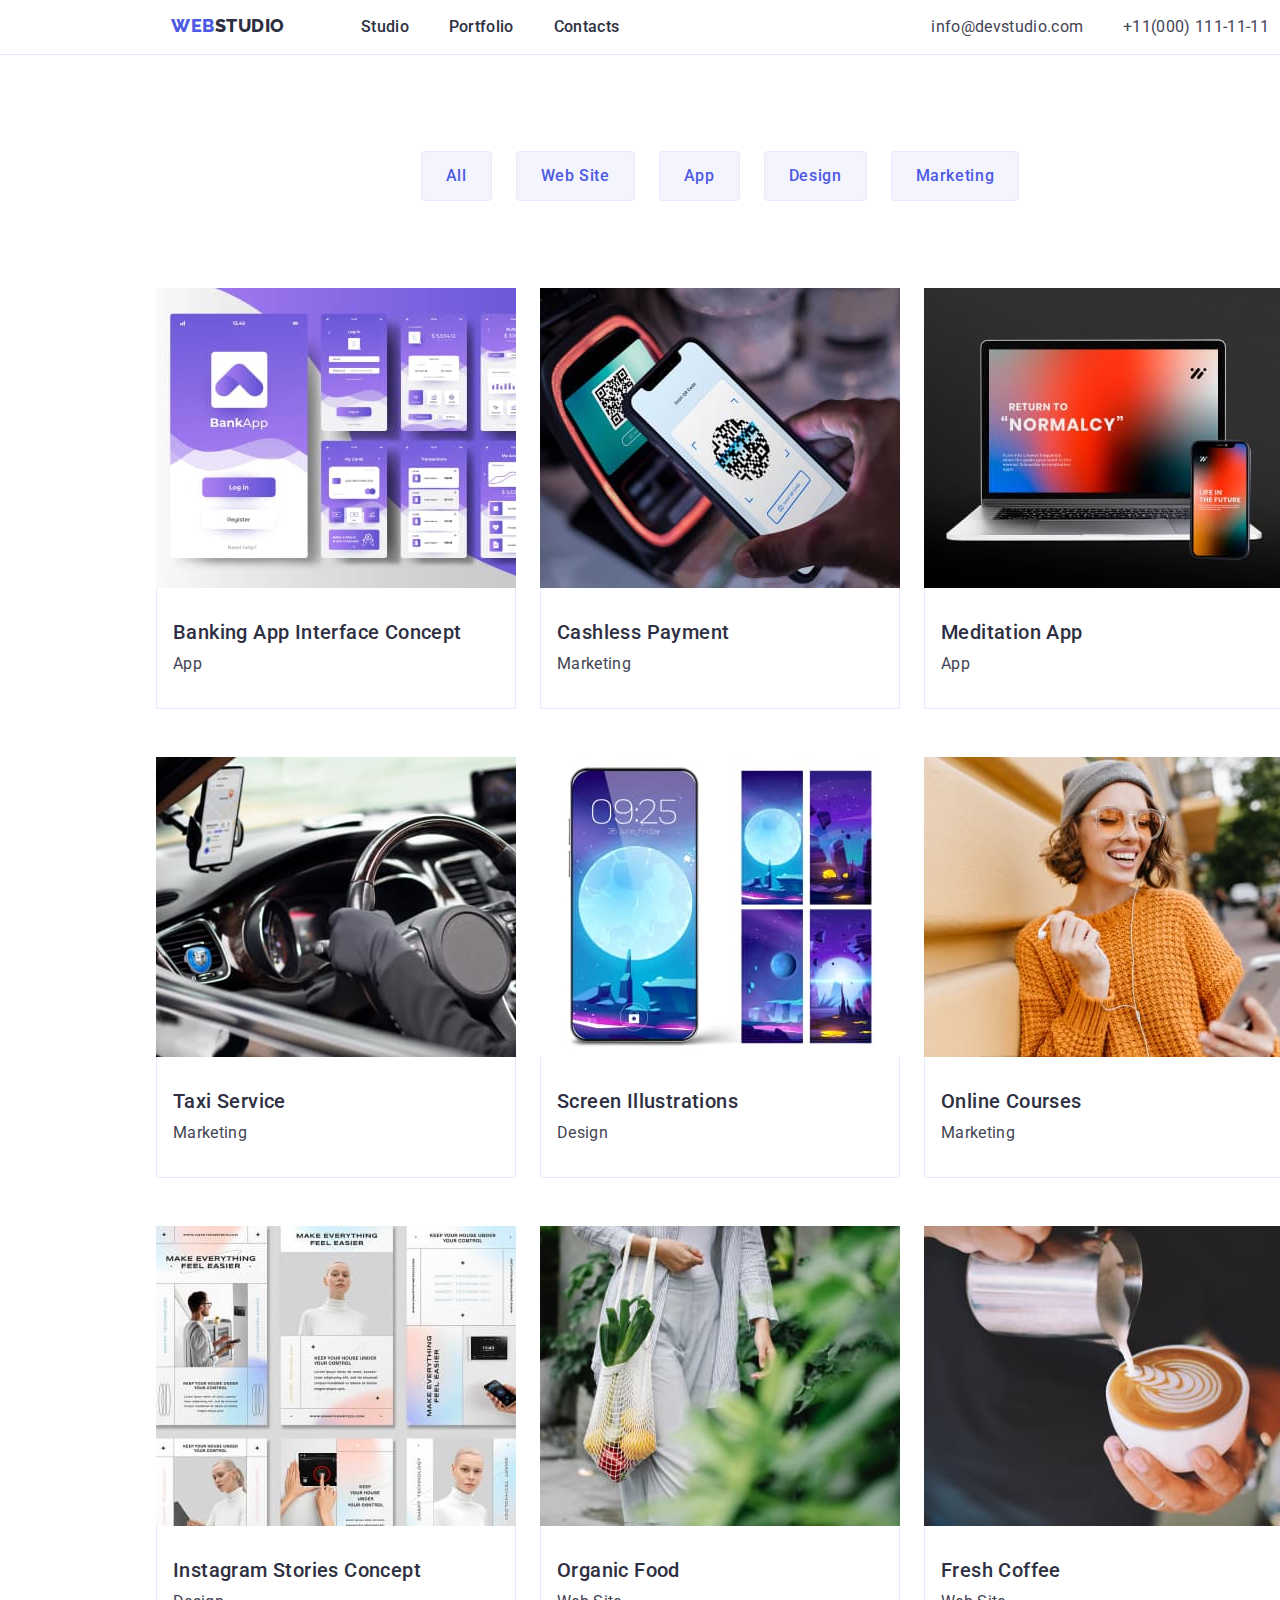
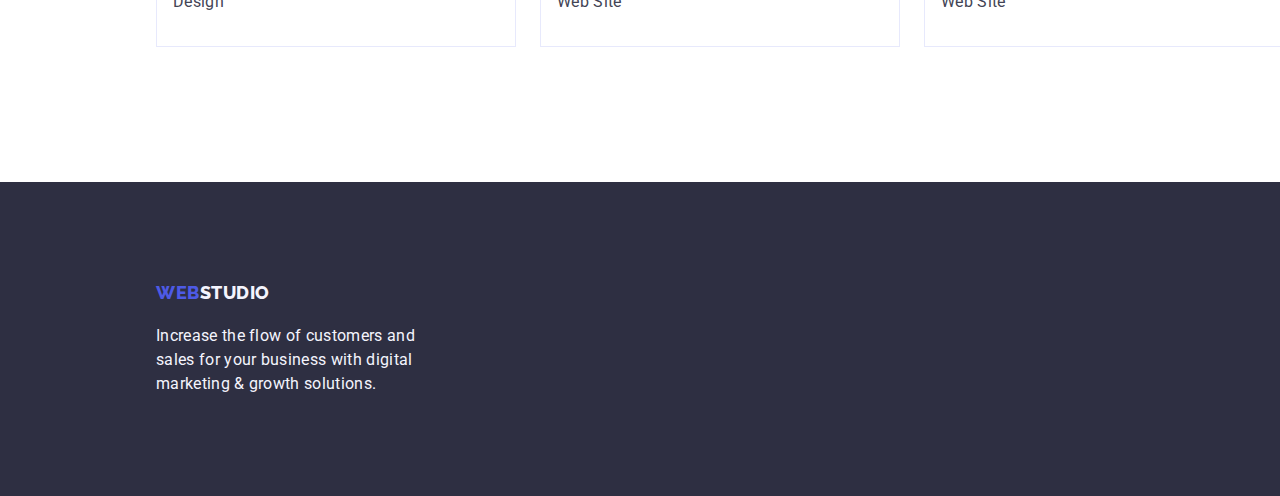
==== portfolio.html @ 15880633 "Initial commit" ====
<!DOCTYPE html>
<html lang="en">
  <head>
    <meta charset="utf-8" />
    <meta name="vewport" content=" width=device-width, initial=scale=1" />
    <title>Portfolio</title>
    <link rel="stylesheet" href="./css/modern-normalize.min.css" />
    <link rel="stylesheet" href="./css/styles.css" />
    <link rel="preconnect" href="https://fonts.googleapis.com" />
    <link rel="preconnect" href="https://fonts.gstatic.com" crossorigin />
    <link
      href="https://fonts.googleapis.com/css2?family=Raleway:wght@800&family=Roboto:wght@400;500;700;900&display=swap"
      rel="stylesheet"
    />
  </head>
  <body>
    <header class="header-border">
      <div class="conteiner header-item">
        <nav class="nav-item">
          <a class="logo logo-header-color link" href="/"
            >WEB<span class="web">Studio</span></a
          >
          <ul class="list menu">
            <li>
              <a class="subpage link" href="./index.html" target="_parent"
                >Studio</a
              >
            </li>
            <li>
              <a class="subpage link" href="./portfolio.html" target="_parent"
                >Portfolio</a
              >
            </li>
            <li>
              <a class="subpage link" href="">Contacts</a>
            </li>
          </ul>
        </nav>
        <address class="link contacts">
          <ul class="list address-items">
            <li>
              <a class="contacts link" href="mailto:info@devstudio.com"
                >info@devstudio.com</a
              >
            </li>
            <li>
              <a class="contacts link" href="tel:+11(000)_111-11-11"
                >+11(000) 111-11-11</a
              >
            </li>
          </ul>
        </address>
      </div>
    </header>
    <main>
      <section class="section section-portfolio">
        <!--button part section-->
        <div class="conteiner flex-column">
          <h1 class="visually-hidden">Portfolio</h1>
          <div class="button-list">
            <ul class="list button-portfolio-list">
              <li>
                <button class="push portfolio" type="button">All</button>
              </li>
              <li>
                <button class="push portfolio" type="button">Web Site</button>
              </li>
              <li>
                <button class="push portfolio" type="button">App</button>
              </li>
              <li>
                <button class="push portfolio" type="button">Design</button>
              </li>
              <li>
                <button class="push portfolio" type="button">Marketing</button>
              </li>
            </ul>
          </div>
          <!--end button part section-->
        </div>
        <!--portfolio part section-->
        <div class="conteiner">
          <ul class="list portfolio-list">
            <li class="portfolio-item">
              <a class="link" href="">
                <img
                  class="post-cards"
                  src="./images/bankappproject.jpg"
                  alt="Bank App project."
                  width="360"
                  height="300"
                />
                <div class="box-text-portfolio">
                  <h2 class="title-three">Banking App Interface Concept</h2>
                  <p class="text">App</p>
                </div>
              </a>
            </li>
            <li class="portfolio-item">
              <a class="link" href="">
                <img
                  class="post-cards"
                  src="./images/qrcodereading.jpg"
                  alt="QR scannig app picture."
                  width="360"
                  height="300"
                />
                <div class="box-text-portfolio">
                  <h2 class="title-three">Cashless Payment</h2>
                  <p class="text">Marketing</p>
                </div>
              </a>
            </li>
            <li class="portfolio-item">
              <a class="link" href="">
                <img
                  class="post-cards"
                  src="./images/meditationapp.jpg"
                  alt="Meditation App on laptop screen."
                  width="360"
                  height="300"
                />
                <div class="box-text-portfolio">
                  <h2 class="title-three">Meditation App</h2>
                  <p class="text">App</p>
                </div>
              </a>
            </li>
            <li class="portfolio-item">
              <a class="link" href="">
                <img
                  class="post-cards"
                  src="./images/taxiservice.jpg"
                  alt="Taxi car with driver."
                  width="360"
                  height="300"
                />
                <div class="box-text-portfolio">
                  <h2 class="title-three">Taxi Service</h2>
                  <p class="text">Marketing</p>
                </div>
              </a>
            </li>
            <li class="portfolio-item">
              <a class="link" href="">
                <img
                  class="post-cards"
                  src="./images/screenillustrations.jpg"
                  alt="Smartphone with well-designed pictures."
                  width="360"
                  height="300"
                />
                <div class="box-text-portfolio">
                  <h2 class="title-three">Screen Illustrations</h2>
                  <p class="text">Design</p>
                </div>
              </a>
            </li>
            <li class="portfolio-item">
              <a class="link" href="">
                <img
                  class="post-cards"
                  src="./images/onlinecourses.jpg"
                  alt="Happy woman with smartphon with hand."
                  width="360"
                  height="300"
                />
                <div class="box-text-portfolio">
                  <h2 class="title-three">Online Courses</h2>
                  <p class="text">Marketing</p>
                </div>
              </a>
            </li>
            <li class="portfolio-item">
              <a class="link" href="">
                <img
                  class="post-cards"
                  src="./images/instagramstoriesconcept.jpg"
                  alt="Some pictures with people and text."
                  width="360"
                  height="300"
                />
                <div class="box-text-portfolio">
                  <h2 class="title-three">Instagram Stories Concept</h2>
                  <p class="text">Design</p>
                </div>
              </a>
            </li>
            <li class="portfolio-item">
              <a class="link" href="">
                <img
                  class="post-cards"
                  src="./images/organicfood.jpg"
                  alt="Someone carring bag with fresh fruits."
                  width="360"
                  height="300"
                />
                <div class="box-text-portfolio">
                  <h2 class="title-three">Organic Food</h2>
                  <p class="text">Web Site</p>
                </div>
              </a>
            </li>
            <li class="portfolio-item">
              <a class="link" href="">
                <img
                  class="post-cards"
                  src="./images/freshcoffee.jpg"
                  alt="Well-made tasty coffee."
                  width="360"
                  height="300"
                />
                <div class="box-text-portfolio">
                  <h2 class="title-three">Fresh Coffee</h2>
                  <p class="text">Web Site</p>
                </div>
              </a>
            </li>
          </ul>
        </div>
      </section>
      <!--end portfolio part section-->
    </main>
    <footer class="footer-style">
      <div class="conteiner">
        <div class="footer-box">
          <a class="logo link" href="/"
            >WEB<span class="logo-footer-color">Studio</span></a
          >
          <p class="footer-style footer-text">
            Increase the flow of customers and sales for your business with
            digital marketing & growth solutions.
          </p>
        </div>
      </div>
    </footer>
  </body>
</html>
---- css/styles.css ----
:root {
  --cloud-color: #f4f4fd;
  --cornflower-color: #e7e9fc;
  --dairy-color: #fcfcfc;
  --green-color: #31d0aa;
  --grey-color: #2e2f42;
  --iris-color: #4d5ae5;
  --light-slate-color: #8e8f99;
  --navy-blue-color: #2e2f42;
  --navy-blue-modal-color: #2e2f4264;
  --ocean-color: #404bbf;
  --slate-color: #434455;
  --white-color: #ffffff;

  --font-logo: "Raleway", sans-serif;
  --font-button: "Roboto", sans-serif;
  --logo-size: 18px;
  --logo-letter-spacing: 0.03em;
  --body-letter-spacing: 0.02em;
  --button-size: 16px;
  --line-height-main: 1.5;
}

/* global */
body {
  color: var(--slate-color);
  font-family: "Roboto", sans-serif;
  background-color: var(--white-color);
  width: 1440px;
}
p,
ul,
h1,
h2,
h3,
h4,
h5,
h6 {
  margin: 0;
  border: 0;
  padding: 0;
}

/* selectors */
.conteiner {
  width: 1158x;
  margin-inline: auto;
  padding: 15px;
}
.nav-item {
  display: flex;
  gap: 76px;
}
.header-item {
  display: flex;
  justify-content: space-around;
}
.header-border {
  border-bottom: 1px solid var(--cornflower-color);
}
.menu {
  display: flex;
  gap: 40px;
}

.address-items {
  display: flex;
  gap: 40px;
}

.section {
  padding-top: 120px;
  padding-bottom: 120px;
}
.section-one-items {
  display: flex;
  flex-wrap: wrap;
  align-items: center;
  flex-direction: column;
  gap: 48px;
}

.section-two-items {
  display: flex;
  justify-content: center;
  gap: 24px;
}
.box {
  width: 264px;
}

.title-two-item {
  display: flex;
  justify-content: center;
  margin-bottom: 72px;
}

.section-three-items {
  display: flex;
  justify-content: center;
  gap: 24px;
}

.page-part-three {
  padding-top: 0;
}

.section-three-conteiner {
  padding: 0px;
}
.section-four-item {
  display: flex;
  justify-content: center;
  gap: 24px;
}

.box-section-four {
  box-shadow: 0 1px 6px 0 #2e2f4214, 0 1px 1px 0 #2e2f4229,
    0 2px 1px 0 #2e2f4214;
}
.box-section-four:last-child {
  border-radius: 4px;
  text-align: center;
}

.flex-column {
  flex-direction: column;
}

.section-portfolio {
  padding-top: 81px;
}

.button-list {
  padding-bottom: 57px;
}
/* header */
/* logo */
.logo {
  font-family: var(--font-logo);
  font-weight: 800;
  font-size: var(--logo-size);
  letter-spacing: var(--logo-letter-spacing);
  line-height: 1.17;
  text-transform: uppercase;
  color: var(--iris-color);
}
.link {
  text-decoration: none;
}
.web {
  color: var(--grey-color);
}
/* end logo */
.list {
  list-style: none;
}
.subpage {
  font-size: var(--button-size);
  line-height: var(--line-height-main);
  font-weight: 500;
  letter-spacing: var(--body-letter-spacing);
}
.contacts {
  color: var(--slate-color);
  font-size: var(--button-size);
  line-height: var(--line-height-main);
  font-style: normal;
  text-decoration: none;
  letter-spacing: var(--body-letter-spacing);
}
.subpage {
  color: var(--navy-blue-color);
  text-decoration: none;
}
.contacts:hover,
.contacts:focus,
.subpage:hover,
.subpage:focus {
  color: var(--ocean-color);
}
/* end header */
/* main */
.title-one {
  color: var(--white-color);
  font-size: 56px;
  line-height: 1.07;
  letter-spacing: var(--body-letter-spacing);
  text-align: center;
  width: 496px;
}
.text {
  color: var(--slate-color);
  font-size: var(--button-size);
  line-height: var(--line-height-main);
  letter-spacing: var(--body-letter-spacing);
}
.title-two {
  font-size: 36px;
  letter-spacing: var(--body-letter-spacing);
  line-height: 1.11;
  text-align: center;
  text-transform: capitalize;
  color: var(--navy-blue-color);
}
.title-three {
  font-size: 20px;
  font-weight: 500;
  letter-spacing: var(--body-letter-spacing);
  line-height: 1.2;
  color: var(--navy-blue-color);
  margin-bottom: 8px;
}
.page-part-four {
  background-color: var(--cloud-color);
}
.page-part-four-figure {
  background-color: var(--white-color);
}
.push {
  color: var(--white-color);
  background-color: var(--iris-color);
  cursor: pointer;
  font-family: var(--font-button);
  letter-spacing: 0.04em;
  line-height: var(--line-height-main);
  font-size: var(--button-size);
  font-weight: 500;
  border-radius: 4px;
  border: 1px solid var(--iris-color);
}
.push-one {
  padding: 16px 32px 16px 32px;
}

.push:hover,
.push:focus {
  background-color: var(--ocean-color);
  box-shadow: 0px 4px 4px 0px #00000026;
  border: 1px solid var(--ocean-color);
}
.portfolio {
  color: var(--iris-color);
  background-color: var(--cloud-color);
  border: 1px solid var(--cornflower-color);
  padding: 12px 24px 12px 24px;
}
.portfolio:hover,
.portfolio:focus {
  color: var(--white-color);
  background-color: var(--ocean-color);
  box-shadow: 0px 3px 1px 0px #0000001a, 0px 2px 1px 0px #00000014,
    0px 2px 2px 0px #0000001f;
  border: 1px solid var(--ocean-color);
}
.visually-hidden:not(:focus):not(:active) {
  clip: rect(0 0 0 0);
  clip-path: inset(100%);
  height: 1px;
  overflow: hidden;
  position: absolute;
  white-space: nowrap;
  width: 1px;
}
.button-portfolio-list {
  display: flex;
  justify-content: center;
  gap: 24px;
}

.portfolio-list {
  display: flex;
  justify-content: center;
  flex-wrap: wrap;
  gap: 24px;
}
.portfolio-item:nth-child(-n + 6) {
  margin-bottom: 24px;
}
.post-cards {
  display: block;
}

.box-text-portfolio {
  border-bottom: 1px solid var(--cornflower-color);
  border-left: 1px solid var(--cornflower-color);
  border-right: 1px solid var(--cornflower-color);
  border-top: 0px solid var(--cornflower-color);
  padding: 32px 0px 32px 16px;
}
/* end main */
/* footer */
.logo-footer-color {
  color: var(--cloud-color);
}

.footer-style,
.page-part-one {
  background-color: var(--navy-blue-color);
}

.footer-style {
  color: var(--cloud-color);
  font-size: var(--button-size);
  line-height: var(--line-height-main);
  letter-spacing: var(--body-letter-spacing);
}
.footer-text {
  width: 264px;
  margin-top: 17.5px;
}
.footer-box {
  padding-top: 85px;
  padding-bottom: 85px;
  padding-left: 141px;
}
/*end footer */
/* end selectors */
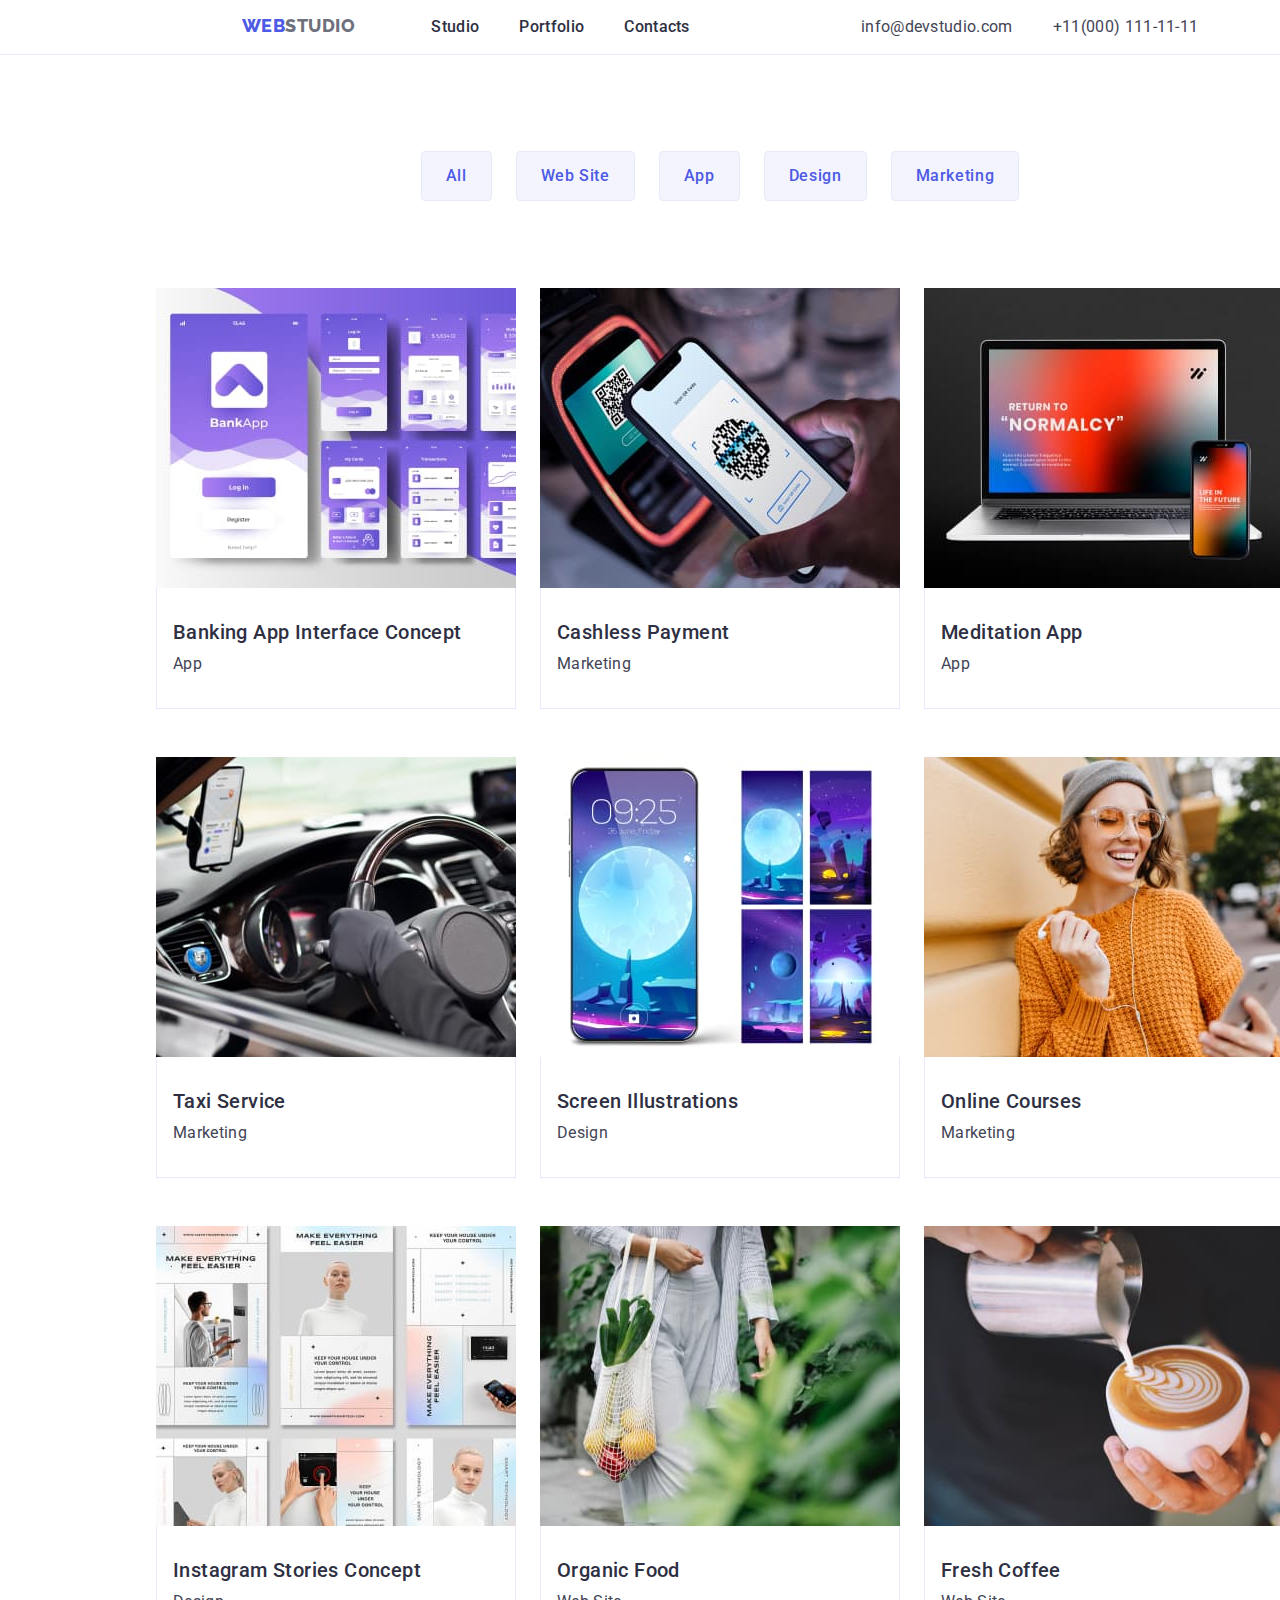
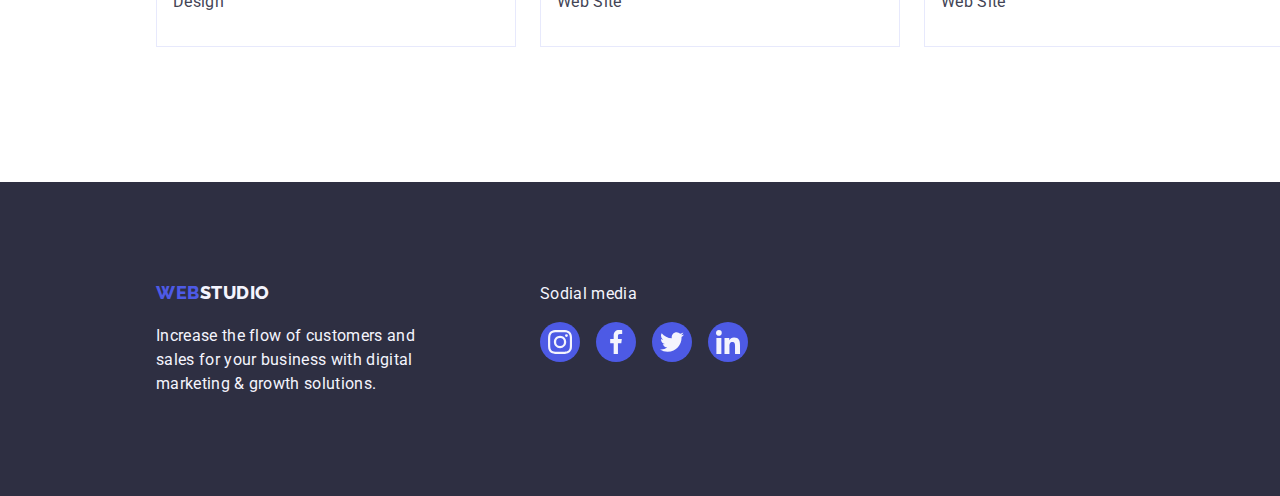
==== commit 9169c4a3: "Add files via upload" ====
--- a/portfolio.html
+++ b/portfolio.html
@@ -222,7 +222,7 @@
       <!--end portfolio part section-->
     </main>
     <footer class="footer-style">
-      <div class="conteiner">
+      <div class="conteiner footer-flex">
         <div class="footer-box">
           <a class="logo link" href="/"
             >WEB<span class="logo-footer-color">Studio</span></a
@@ -232,6 +232,41 @@
             digital marketing & growth solutions.
           </p>
         </div>
+        <div class="footer-social-media-box">
+          <p>Sodial media</p>
+          <div class="footer-social-media">
+            <ul class="list icons-list-flex-footer">
+              <a href="">
+                <li class="icons-list-footer">
+                  <svg height="24px" width="24px">
+                    <use href="./images/icons.svg#icon-instagram" />
+                  </svg>
+                </li>
+              </a>
+              <a href="">
+                <li class="icons-list-footer">
+                  <svg height="24px" width="24px">
+                    <use href="./images/icons.svg#icon-facebook" />
+                  </svg>
+                </li>
+              </a>
+              <a href="">
+                <li class="icons-list-footer">
+                  <svg height="24px" width="24px">
+                    <use href="./images/icons.svg#icon-twitter" />
+                  </svg>
+                </li>
+              </a>
+              <a href="">
+                <li class="icons-list-footer">
+                  <svg height="24px" width="24px">
+                    <use href="./images/icons.svg#icon-linkedin" />
+                  </svg>
+                </li>
+              </a>
+            </ul>
+          </div>
+        </div>
       </div>
     </footer>
   </body>
--- a/css/styles.css
+++ b/css/styles.css
@@ -3,10 +3,12 @@
   --cornflower-color: #e7e9fc;
   --dairy-color: #fcfcfc;
   --green-color: #31d0aa;
-  --grey-color: #2e2f42;
+  --grey-color: #2e2f42b3;
   --iris-color: #4d5ae5;
   --light-slate-color: #8e8f99;
   --navy-blue-color: #2e2f42;
+  --navy-blue-transparent-color: #2e2f4214;
+  --navy-blue-less-transparent-color: #2e2f4229;
   --navy-blue-modal-color: #2e2f4264;
   --ocean-color: #404bbf;
   --slate-color: #434455;
@@ -27,6 +29,7 @@
   font-family: "Roboto", sans-serif;
   background-color: var(--white-color);
   width: 1440px;
+  margin-inline: auto;
 }
 p,
 ul,
@@ -43,7 +46,7 @@
 
 /* selectors */
 .conteiner {
-  width: 1158x;
+  width: 1158px;
   margin-inline: auto;
   padding: 15px;
 }
@@ -117,6 +120,7 @@
 .box-section-four {
   box-shadow: 0 1px 6px 0 #2e2f4214, 0 1px 1px 0 #2e2f4229,
     0 2px 1px 0 #2e2f4214;
+  display: block;
 }
 .box-section-four:last-child {
   border-radius: 4px;
@@ -133,6 +137,26 @@
 
 .button-list {
   padding-bottom: 57px;
+}
+.section-company-flex {
+  display: flex;
+  justify-content: space-between;
+}
+.section-company-list {
+  border-radius: 4px;
+  border: 1px solid var(--light-slate-color);
+  padding: 16px 32px 16px 32px;
+}
+.company-icons {
+  fill: var(--light-slate-color);
+}
+
+.section-company-list:hover,
+.section-company-list:focus,
+.company-icons:hover,
+.company-icons:focus {
+  border-color: var(--ocean-color);
+  fill: var(--ocean-color);
 }
 /* header */
 /* logo */
@@ -211,11 +235,54 @@
   color: var(--navy-blue-color);
   margin-bottom: 8px;
 }
+.page-part-two-box {
+  background-color: var(--cloud-color);
+  border-radius: 4px;
+  padding-top: 24px;
+  padding-bottom: 24px;
+  display: flex;
+  justify-content: center;
+}
+.box {
+  padding-top: 8px;
+}
 .page-part-four {
   background-color: var(--cloud-color);
 }
 .page-part-four-figure {
   background-color: var(--white-color);
+}
+.page-part-four-icons {
+  padding-top: 8px;
+}
+.box-section-four-text {
+  padding: 32px 16px 32px 16px;
+}
+.icons-list {
+  padding: 12px;
+  border-radius: 50%;
+  border-color: var(--iris-color);
+  background-color: var(--iris-color);
+  height: 40px;
+}
+.icons-list:hover,
+.icons-list:focus {
+  background-color: var(--ocean-color);
+}
+
+.icons-list-footer {
+  padding: 8px 8px 8px 8px;
+  border-radius: 50%;
+  border-color: var(--iris-color);
+  background-color: var(--iris-color);
+}
+.icons-list-flex {
+  display: flex;
+  justify-content: space-between;
+}
+.icon-list:first-child {
+  display: flex;
+  justify-content: center;
 }
 .push {
   color: var(--white-color);
@@ -277,6 +344,12 @@
 .portfolio-item:nth-child(-n + 6) {
   margin-bottom: 24px;
 }
+.portfolio-item:hover,
+.portfolio-item:focus {
+  box-shadow: 0px 1px 6px 0px var(--navy-blue-transparent-color),
+    0px 1px 1px 0px var(--navy-blue-less-transparent-color),
+    0px 2px 1px 0px var(--navy-blue-transparent-color);
+}
 .post-cards {
   display: block;
 }
@@ -294,9 +367,15 @@
   color: var(--cloud-color);
 }
 
-.footer-style,
+.footer-style {
+  background-color: var(--navy-blue-color);
+}
 .page-part-one {
-  background-color: var(--navy-blue-color);
+  background-image: linear-gradient(var(--grey-color), var(--grey-color)),
+    url("../images/peopleoffice.jpg");
+  background-size: cover;
+  border: 1px solid;
+  box-shadow: 0px 4px 4px 0px #00000040;
 }
 
 .footer-style {
@@ -312,7 +391,29 @@
 .footer-box {
   padding-top: 85px;
   padding-bottom: 85px;
-  padding-left: 141px;
-}
+}
+.footer-social-media {
+  padding-top: 16px;
+}
+.icons-list-flex-footer {
+  display: flex;
+  gap: 16px;
+}
+.icons-list-footer {
+  height: 40px;
+}
+.icons-list-footer:hover,
+.icons-list-footer:focus {
+  background-color: var(--green-color);
+}
+.footer-flex {
+  display: flex;
+  gap: 120px;
+}
+.footer-social-media-box {
+  padding-top: 85px;
+  padding-bottom: 85px;
+}
+
 /*end footer */
 /* end selectors */
